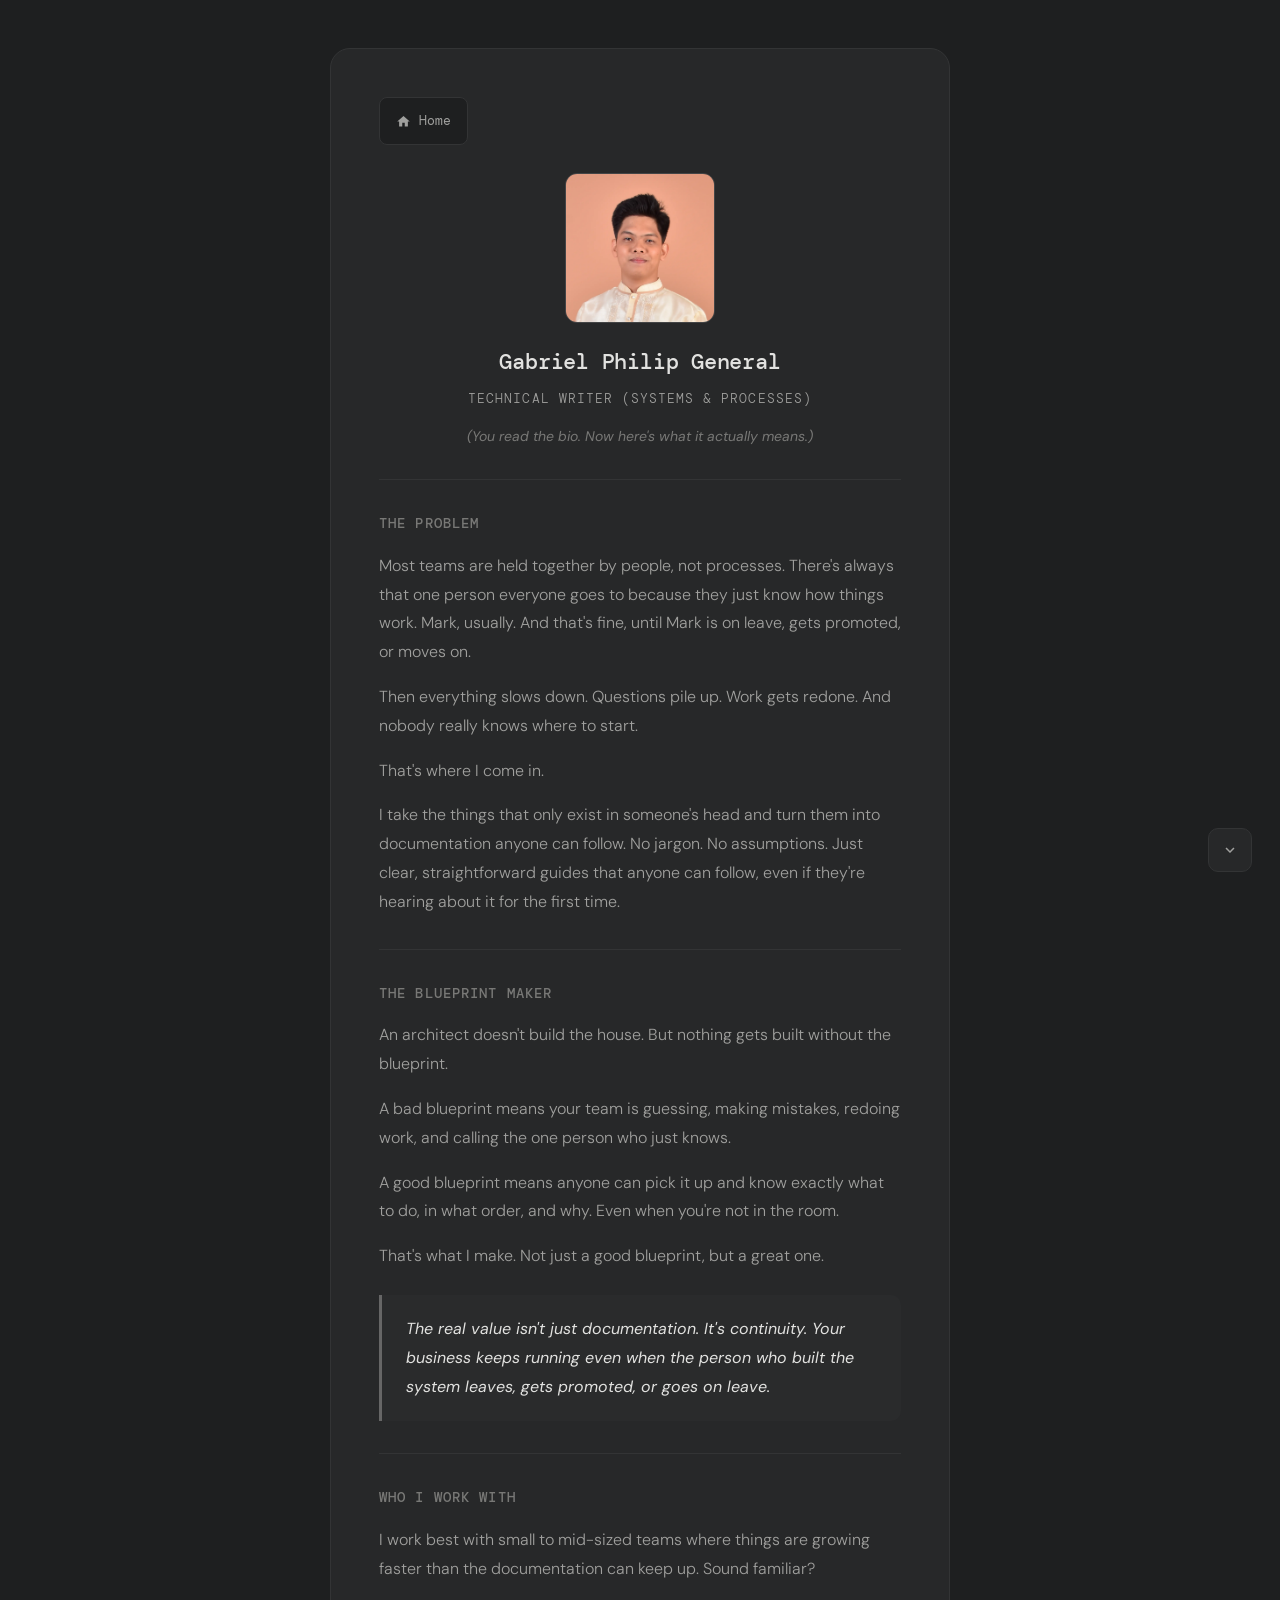
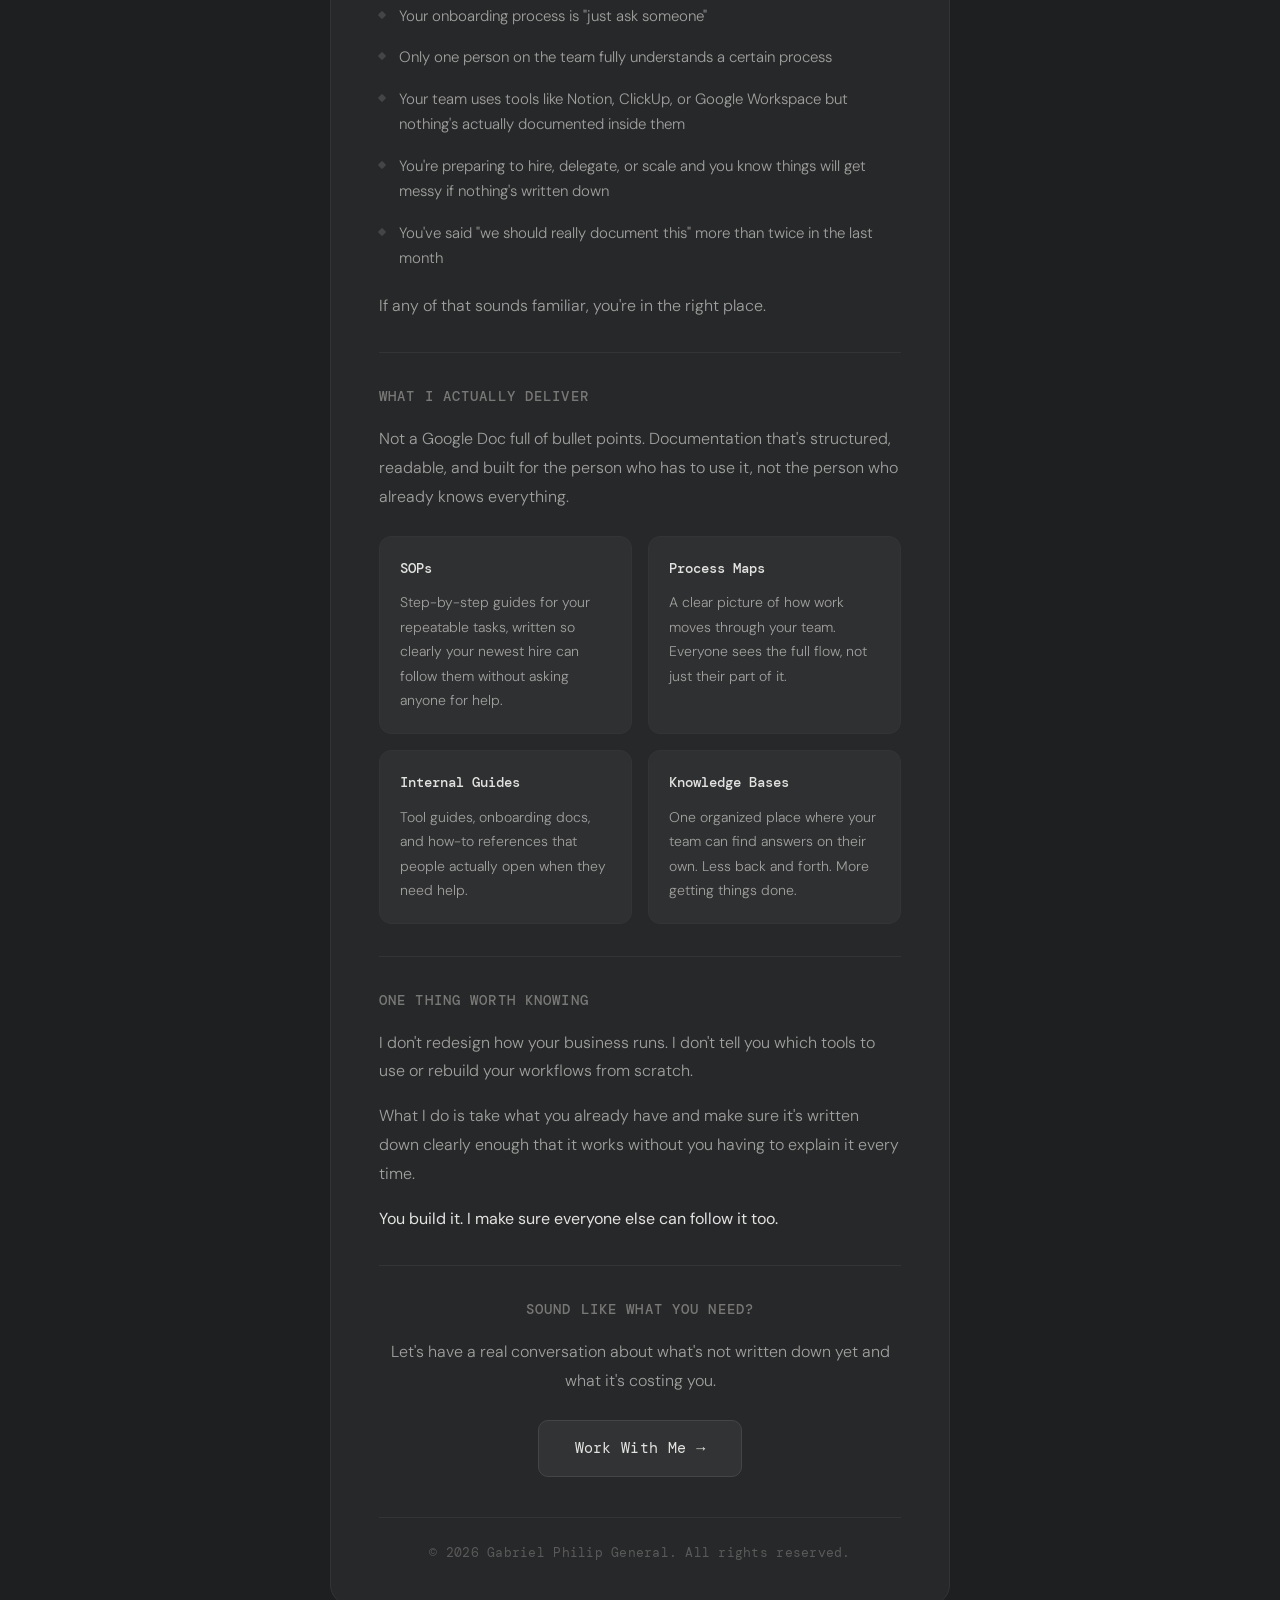
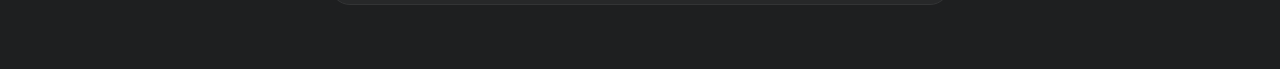
==== what-i-do.html @ d923330f "Changed to a clearer job title" ====
<!doctype html>
<html lang="en">
  <head>
    <meta charset="UTF-8" />
    <meta name="viewport" content="width=device-width, initial-scale=1.0" />
    <title>What I Do — Gab Webfolio</title>

    <!-- This is for the Favicon to work as intended. See below what a favicon is. -->

    <link rel="apple-touch-icon" sizes="180x180" href="/apple-touch-icon.png" />
    <link rel="icon" type="image/png" sizes="32x32" href="/favicon-32x32.png" />
    <link rel="icon" type="image/png" sizes="16x16" href="/favicon-16x16.png" />
    <link rel="manifest" href="/site.webmanifest" />

    <link
      rel="icon"
      type="image/png"
      href="favicon_blue-book/favicon-32x32.png"
    />
    <!-- PERFORMANCE: preconnect opens a connection to Google's font servers early.
       crossorigin is required on the second link — fonts load from a different
       subdomain and the browser needs this hint to handle it correctly.
       display=swap on the font URL means text shows immediately in a fallback
       font while the custom font loads — no invisible text flash. -->
    <link rel="preconnect" href="https://fonts.googleapis.com" />
    <link rel="preconnect" href="https://fonts.gstatic.com" crossorigin />
    <link
      href="https://fonts.googleapis.com/css2?family=DM+Mono:wght@300;400;500&family=DM+Sans:wght@300;400;500&display=swap"
      rel="stylesheet"
    />
    <link rel="stylesheet" href="what-i-do.css" />
  </head>

  <body>
    <!-- SCROLL BUTTON: one button, fixed to the bottom-right corner.
       Scrolls to the bottom when at the top, back to top when at the bottom.
       JavaScript in what-i-do.js handles the toggle — three lines total. -->
    <button class="scroll-btn" id="scrollBtn" aria-label="Scroll to bottom">
      <svg
        viewBox="0 0 24 24"
        xmlns="http://www.w3.org/2000/svg"
        aria-hidden="true"
      >
        <path d="M7.41 8.59L12 13.17l4.59-4.58L18 10l-6 6-6-6z" />
      </svg>
    </button>

    <main class="page">
      <article class="card">
        <!-- HOME BUTTON: inside the card, first thing visible.
           min-height: 44px is enforced in CSS for touch targets. -->
        <a href="index.html" class="home-btn" aria-label="Back to home">
          <svg
            viewBox="0 0 24 24"
            xmlns="http://www.w3.org/2000/svg"
            aria-hidden="true"
          >
            <path d="M10 20v-6h4v6h5v-8h3L12 3 2 12h3v8z" />
          </svg>
          <span>Home</span>
        </a>

        <!-- PROFILE HEADER: centered, mirrors the homepage layout -->
        <header class="profile-header">
          <div class="avatar-wrap">
            <img
              class="avatar"
              src="images/general-headshot.webp"
              alt="Gabriel Philip General"
            />
          </div>

          <p class="name">Gabriel Philip General</p>
          <p class="role">Technical Writer (Systems & Processes)</p>

          <!-- Cheeky nudge: acknowledges they came from the homepage
             and signals they're about to get the full picture. -->
          <p class="homepage-nudge">
            (You read the bio. Now here's what it actually means.)
          </p>
        </header>

        <hr class="divider" />

        <!-- ── SECTION 1: OPENING ── -->
        <section class="section" aria-labelledby="section-opening">
          <h2 class="section-label" id="section-opening">The problem</h2>

          <!-- The "Mark" story: opens with a scenario the prospect
             immediately recognizes. Specificity builds trust faster
             than any generic claim about your services. -->
          <p class="body-text">
            Most teams are held together by people, not processes. There's
            always that one person everyone goes to because they just know how
            things work. Mark, usually. And that's fine, until Mark is on leave,
            gets promoted, or moves on.
          </p>
          <p class="body-text">
            Then everything slows down. Questions pile up. Work gets redone. And
            nobody really knows where to start.
          </p>
          <p class="body-text">That's where I come in.</p>
          <p class="body-text">
            I take the things that only exist in someone's head and turn them
            into documentation anyone can follow. No jargon. No assumptions.
            Just clear, straightforward guides that anyone can follow, even if
            they're hearing about it for the first time.
          </p>
        </section>

        <hr class="divider" />

        <!-- ── SECTION 2: THE BLUEPRINT ANALOGY ── -->
        <section class="section" aria-labelledby="section-blueprint">
          <h2 class="section-label" id="section-blueprint">
            The blueprint maker
          </h2>
          <p class="body-text">
            An architect doesn't build the house. But nothing gets built without
            the blueprint.
          </p>
          <p class="body-text">
            A bad blueprint means your team is guessing, making mistakes,
            redoing work, and calling the one person who just knows.
          </p>
          <p class="body-text">
            A good blueprint means anyone can pick it up and know exactly what
            to do, in what order, and why. Even when you're not in the room.
          </p>
          <p class="body-text">
            That's what I make. Not just a good blueprint, but a great one.
          </p>

          <!-- CALLOUT: the most important idea on the page.
             Visually distinct to stop the reader mid-scroll. -->
          <blockquote class="callout">
            The real value isn't just documentation. It's continuity. Your
            business keeps running even when the person who built the system
            leaves, gets promoted, or goes on leave.
          </blockquote>
        </section>

        <hr class="divider" />

        <!-- ── SECTION 3: WHO I WORK WITH ── -->
        <section class="section" aria-labelledby="section-who">
          <h2 class="section-label" id="section-who">Who I work with</h2>
          <p class="body-text">
            I work best with small to mid-sized teams where things are growing
            faster than the documentation can keep up. Sound familiar?
          </p>

          <!-- SIGNAL LIST: lets prospects self-qualify as they read.
             Each item is a real symptom they've likely experienced.
             aria-hidden on the decorative dot keeps screen readers clean. -->
          <ul class="signal-list" role="list">
            <li class="signal-item">
              <span class="signal-dot" aria-hidden="true"></span>
              Your onboarding process is "just ask someone"
            </li>
            <li class="signal-item">
              <span class="signal-dot" aria-hidden="true"></span>
              Only one person on the team fully understands a certain process
            </li>
            <li class="signal-item">
              <span class="signal-dot" aria-hidden="true"></span>
              Your team uses tools like Notion, ClickUp, or Google Workspace but
              nothing's actually documented inside them
            </li>
            <li class="signal-item">
              <span class="signal-dot" aria-hidden="true"></span>
              You're preparing to hire, delegate, or scale and you know things
              will get messy if nothing's written down
            </li>
            <li class="signal-item">
              <span class="signal-dot" aria-hidden="true"></span>
              You've said "we should really document this" more than twice in
              the last month
            </li>
          </ul>

          <!-- Closing line: reassures without being pushy. -->
          <p class="body-text closing-signal">
            If any of that sounds familiar, you're in the right place.
          </p>
        </section>

        <hr class="divider" />

        <!-- ── SECTION 4: WHAT I ACTUALLY DELIVER ── -->
        <section class="section" aria-labelledby="section-deliver">
          <h2 class="section-label" id="section-deliver">
            What I actually deliver
          </h2>
          <p class="body-text">
            Not a Google Doc full of bullet points. Documentation that's
            structured, readable, and built for the person who has to use it,
            not the person who already knows everything.
          </p>

          <!-- DELIVERABLES GRID: two columns on desktop, one on mobile.
             Each card is a scannable, self-contained service description. -->
          <div class="deliverables-grid">
            <div class="deliverable-card">
              <p class="deliverable-title">SOPs</p>
              <p class="deliverable-desc">
                Step-by-step guides for your repeatable tasks, written so
                clearly your newest hire can follow them without asking anyone
                for help.
              </p>
            </div>

            <div class="deliverable-card">
              <p class="deliverable-title">Process Maps</p>
              <p class="deliverable-desc">
                A clear picture of how work moves through your team. Everyone
                sees the full flow, not just their part of it.
              </p>
            </div>

            <div class="deliverable-card">
              <p class="deliverable-title">Internal Guides</p>
              <p class="deliverable-desc">
                Tool guides, onboarding docs, and how-to references that people
                actually open when they need help.
              </p>
            </div>

            <div class="deliverable-card">
              <p class="deliverable-title">Knowledge Bases</p>
              <p class="deliverable-desc">
                One organized place where your team can find answers on their
                own. Less back and forth. More getting things done.
              </p>
            </div>
          </div>
        </section>

        <hr class="divider" />

        <!-- ── SECTION 5: ONE THING WORTH KNOWING ── -->
        <section class="section" aria-labelledby="section-worth-knowing">
          <h2 class="section-label" id="section-worth-knowing">
            One thing worth knowing
          </h2>
          <p class="body-text">
            I don't redesign how your business runs. I don't tell you which
            tools to use or rebuild your workflows from scratch.
          </p>
          <p class="body-text">
            What I do is take what you already have and make sure it's written
            down clearly enough that it works without you having to explain it
            every time.
          </p>

          <!-- Short punchy closer: natural bridge into the CTA below. -->
          <p class="body-text closing-emphasis">
            You build it. I make sure everyone else can follow it too.
          </p>
        </section>

        <hr class="divider" />

        <!-- ── CTA ── -->
        <section class="section cta-section" aria-labelledby="section-cta">
          <h2 class="section-label" id="section-cta">
            Sound like what you need?
          </h2>
          <p class="body-text">
            Let's have a real conversation about what's not written down yet and
            what it's costing you.
          </p>

          <!-- Replace "#" with your actual Tally form link when ready -->
          <a href="https://tally.so/r/RGZG2K" class="cta-btn">
            Work With Me
            <span aria-hidden="true">→</span>
          </a>
        </section>

        <!-- FOOTER -->
        <footer>
          <p class="footer">
            © 2026 Gabriel Philip General. All rights reserved.
          </p>
        </footer>
      </article>
    </main>
    <script src="what-i-do.js"></script>
  </body>
</html>
---- what-i-do.css ----
.home-btn,
.name {
  font-family: "DM Mono", monospace;
}
.cta-btn,
.home-btn {
  text-decoration: none;
}
.cta-section,
.profile-header,
footer {
  text-align: center;
}
:root {
  --bg: #1e1f20;
  --surface: #272829;
  --surface-2: #2f3031;
  --border: #333435;
  --border-mid: #444546;
  --text-1: #e2e2e0;
  --text-2: #a0a09e;
  --text-3: #787876;
  --text-4: #5a5a5a;
  --link-idle: #b0b0ae;
  --link-hover: #e2e2e0;
  --callout-bg: #2a2b2c;
  --callout-border: #666;
}
.home-btn,
.scroll-btn {
  border: 1px solid var(--border);
  color: var(--text-2);
  transition:
    border-color 0.18s,
    color 0.18s;
}
*,
::after,
::before {
  box-sizing: border-box;
  margin: 0;
  padding: 0;
}
body,
html {
  min-height: 100%;
  background-color: var(--bg);
  color: var(--text-1);
  font-family: "DM Sans", system-ui, sans-serif;
  font-size: 17px;
  line-height: 1.7;
  -webkit-font-smoothing: antialiased;
}
.home-btn {
  display: inline-flex;
  align-items: center;
  gap: 8px;
  padding: 12px 16px;
  min-height: 44px;
  margin-bottom: 28px;
  background: var(--bg);
  border-radius: 8px;
  font-size: 13px;
}
.card,
.scroll-btn {
  background: var(--surface);
}
.home-btn:hover,
.scroll-btn:hover {
  border-color: var(--border-mid);
  color: var(--text-1);
}
.home-btn svg {
  width: 15px;
  height: 15px;
  fill: currentColor;
  flex-shrink: 0;
}
.scroll-btn {
  position: fixed;
  bottom: 28px;
  right: 28px;
  display: flex;
  align-items: center;
  justify-content: center;
  width: 44px;
  height: 44px;
  border-radius: 10px;
  cursor: pointer;
  z-index: 100;
}
.scroll-btn svg {
  width: 18px;
  height: 18px;
  fill: currentColor;
}
.scroll-btn:focus-visible {
  outline: 2px solid var(--text-2);
  outline-offset: 3px;
  color: var(--text-1);
}
.page {
  min-height: 100vh;
  display: flex;
  justify-content: center;
  padding: 48px 24px 64px;
}
.card {
  width: 100%;
  max-width: 620px;
  border: 1px solid var(--border);
  border-radius: 20px;
  padding: 48px 48px 40px;
  height: fit-content;
}
.profile-header {
  margin-bottom: 32px;
}
.avatar-wrap {
  margin-bottom: 20px;
}
.avatar {
  width: 150px;
  height: 150px;
  border-radius: 12px;
  object-fit: cover;
  object-position: top;
  border: 1px solid var(--border-mid);
  display: block;
  margin: 0 auto;
  background: var(--border);
}
.name {
  font-size: 22px;
  font-weight: 500;
  color: var(--text-1);
  letter-spacing: -0.01em;
  margin-bottom: 8px;
}
.role,
.section-label {
  font-family: "DM Mono", monospace;
  letter-spacing: 0.08em;
  text-transform: uppercase;
}
.role {
  font-size: 13px;
  font-weight: 300;
  color: var(--text-2);
  margin-bottom: 14px;
}
.homepage-nudge,
.section-label {
  font-size: 14px;
  color: var(--text-3);
}
.homepage-nudge {
  font-style: italic;
  line-height: 1.6;
}
.divider {
  border: none;
  border-top: 1px solid var(--border);
  margin: 32px 0;
}
.section {
  margin-bottom: 8px;
}
.section-label {
  font-weight: 500;
  margin-bottom: 16px;
}
.body-text,
.callout {
  font-size: 16px;
  line-height: 1.8;
}
.cta-btn,
.footer {
  font-family: "DM Mono", monospace;
  letter-spacing: 0.02em;
}
.body-text {
  font-weight: 300;
  color: var(--text-2);
  margin-bottom: 16px;
}
.body-text:last-of-type {
  margin-bottom: 0;
}
.closing-signal {
  margin-top: 20px;
  color: var(--text-2);
}
.callout,
.closing-emphasis {
  font-weight: 400;
  color: var(--text-1);
}
.callout {
  border-left: 3px solid var(--callout-border);
  background: var(--callout-bg);
  border-radius: 0 10px 10px 0;
  padding: 20px 24px;
  margin-top: 24px;
  font-style: italic;
}
.signal-list {
  list-style: none;
  margin-top: 20px;
  display: flex;
  flex-direction: column;
  gap: 16px;
}
.signal-item {
  display: flex;
  align-items: flex-start;
  gap: 14px;
  font-size: 15px;
  font-weight: 300;
  color: var(--text-2);
  line-height: 1.7;
}
.signal-dot {
  width: 6px;
  height: 6px;
  background: var(--border-mid);
  border-radius: 1px;
  transform: rotate(45deg);
  flex-shrink: 0;
  margin-top: 8px;
}
.deliverables-grid {
  display: grid;
  grid-template-columns: repeat(auto-fit, minmax(220px, 1fr));
  gap: 16px;
  margin-top: 24px;
}
.deliverable-card {
  background: var(--surface-2);
  border: 1px solid var(--border);
  border-radius: 12px;
  padding: 20px;
  transition: border-color 0.18s;
}
.deliverable-card:hover {
  border-color: var(--border-mid);
}
.deliverable-title {
  font-family: "DM Mono", monospace;
  font-size: 14px;
  font-weight: 500;
  color: var(--text-1);
  margin-bottom: 10px;
}
.deliverable-desc {
  font-size: 14px;
  font-weight: 300;
  color: var(--text-2);
  line-height: 1.75;
}
.cta-btn {
  display: inline-flex;
  align-items: center;
  justify-content: center;
  gap: 10px;
  margin-top: 24px;
  padding: 15px 36px;
  min-height: 44px;
  border: 1px solid var(--border-mid);
  border-radius: 10px;
  background: rgba(255, 255, 255, 0.05);
  color: var(--text-1);
  font-size: 15px;
  font-weight: 400;
  transition:
    border-color 0.18s,
    color 0.18s,
    background 0.18s;
}
.cta-btn:hover {
  border-color: var(--text-2);
  color: var(--link-hover);
  background: rgba(255, 255, 255, 0.09);
}
footer {
  margin-top: 40px;
  padding-top: 24px;
  border-top: 1px solid var(--border);
}
.footer {
  font-size: 13px;
  color: var(--text-4);
}
.cta-btn:focus-visible,
.home-btn:focus-visible {
  outline: 2px solid var(--text-2);
  outline-offset: 3px;
  border-color: var(--border-mid);
  color: var(--text-1);
}
.deliverable-card:focus-visible {
  outline: 2px solid var(--text-2);
  outline-offset: 3px;
  border-color: var(--border-mid);
}
@media (max-width: 540px) {
  .page {
    padding: 24px 16px 48px;
  }
  .card {
    padding: 28px 20px 32px;
    border-radius: 16px;
  }
  .name {
    font-size: 20px;
  }
  .section-label {
    font-size: 13px;
  }
  .body-text,
  .callout {
    font-size: 15px;
  }
  .deliverables-grid {
    grid-template-columns: 1fr;
  }
  .callout {
    padding: 16px 18px;
  }
  .cta-btn {
    width: 100%;
    justify-content: center;
  }
}
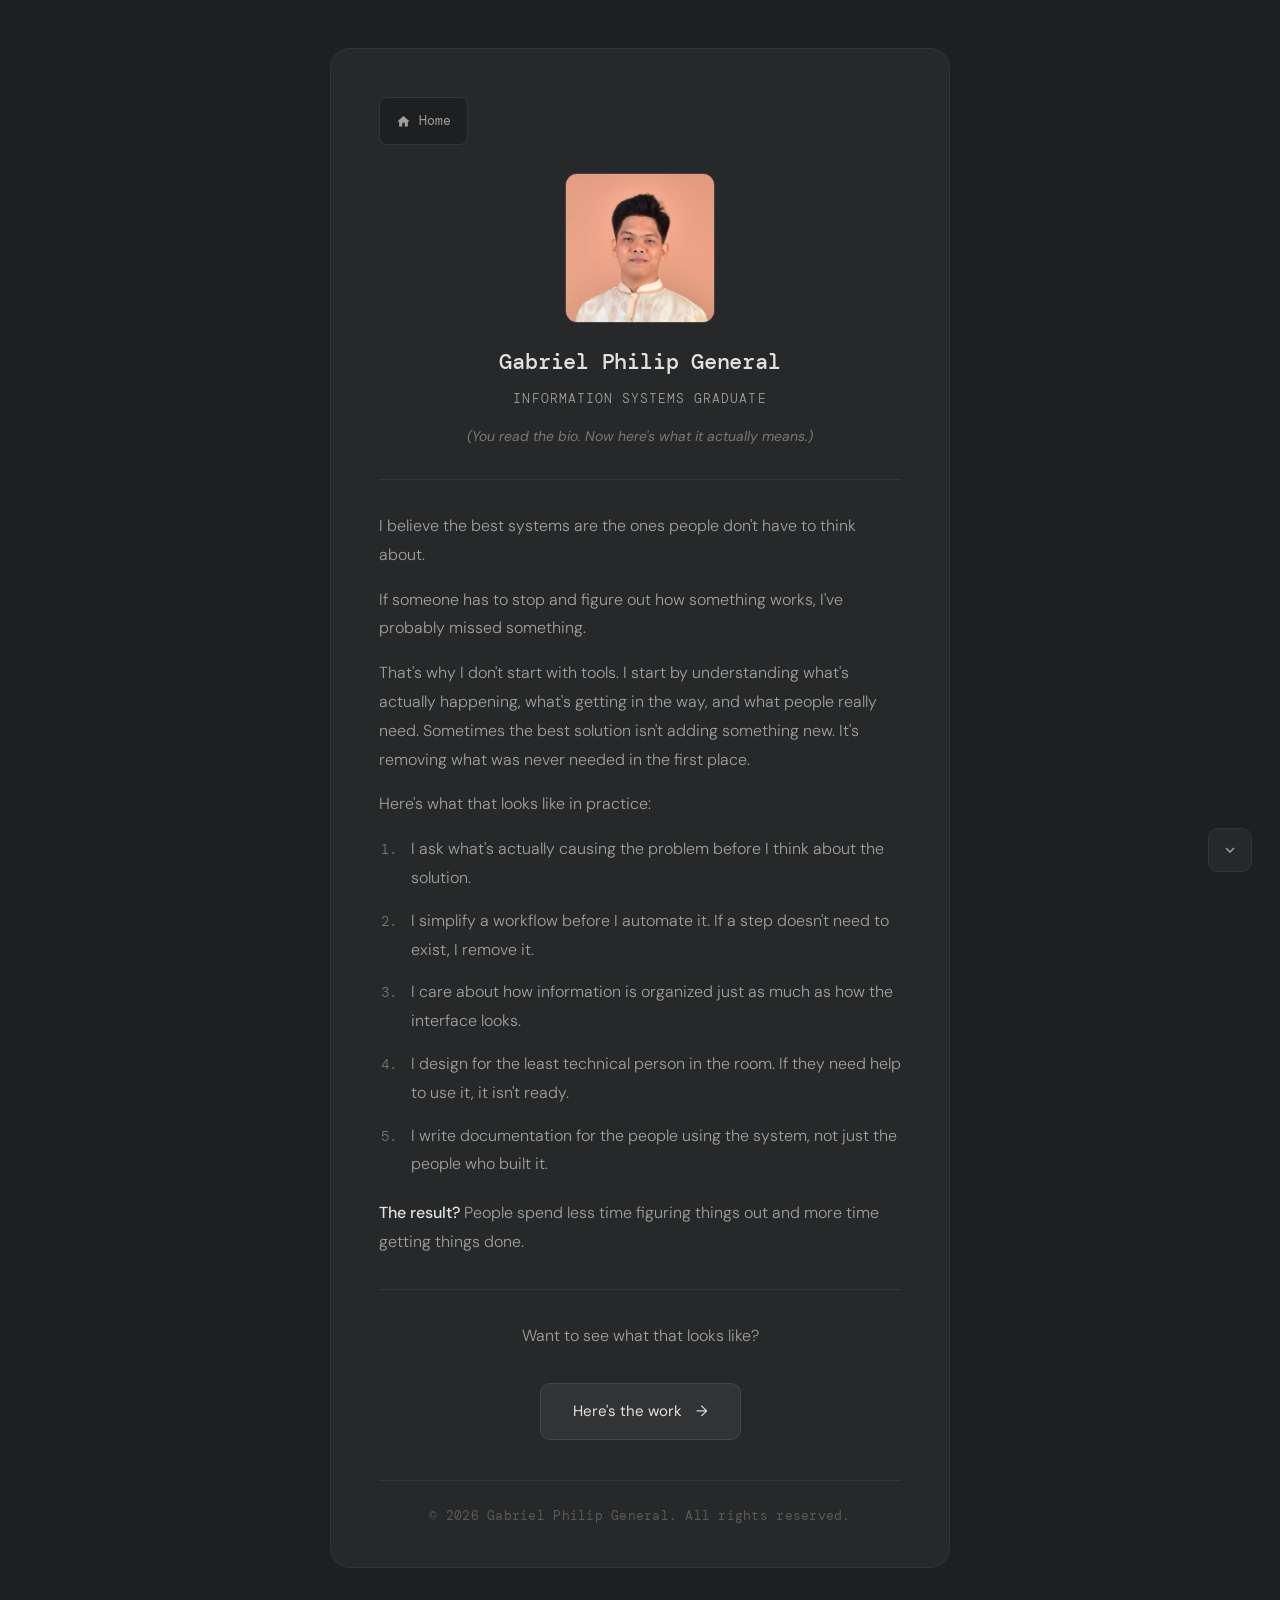
==== commit 4a9e8ded: "Add files via upload" ====
--- a/what-i-do.html
+++ b/what-i-do.html
@@ -5,23 +5,27 @@
     <meta name="viewport" content="width=device-width, initial-scale=1.0" />
     <title>What I Do — Gab Webfolio</title>
 
-    <!-- This is for the Favicon to work as intended. See below what a favicon is. -->
-
-    <link rel="apple-touch-icon" sizes="180x180" href="/apple-touch-icon.png" />
-    <link rel="icon" type="image/png" sizes="32x32" href="/favicon-32x32.png" />
-    <link rel="icon" type="image/png" sizes="16x16" href="/favicon-16x16.png" />
-    <link rel="manifest" href="/site.webmanifest" />
-
+    <link
+      rel="apple-touch-icon"
+      sizes="180x180"
+      href="favicon_node/apple-touch-icon.png"
+    />
     <link
       rel="icon"
       type="image/png"
-      href="favicon_blue-book/favicon-32x32.png"
+      sizes="32x32"
+      href="favicon_node/favicon-32x32.png"
     />
-    <!-- PERFORMANCE: preconnect opens a connection to Google's font servers early.
-       crossorigin is required on the second link — fonts load from a different
-       subdomain and the browser needs this hint to handle it correctly.
-       display=swap on the font URL means text shows immediately in a fallback
-       font while the custom font loads — no invisible text flash. -->
+    <link
+      rel="icon"
+      type="image/png"
+      sizes="16x16"
+      href="favicon_node/favicon-16x16.png"
+    />
+    <link rel="manifest" href="favicon_node/site.webmanifest" />
+
+    <!-- Same preconnect + display=swap pattern as the original: text renders
+       in a fallback font immediately, custom font swaps in when ready. -->
     <link rel="preconnect" href="https://fonts.googleapis.com" />
     <link rel="preconnect" href="https://fonts.gstatic.com" crossorigin />
     <link
@@ -32,9 +36,6 @@
   </head>
 
   <body>
-    <!-- SCROLL BUTTON: one button, fixed to the bottom-right corner.
-       Scrolls to the bottom when at the top, back to top when at the bottom.
-       JavaScript in what-i-do.js handles the toggle — three lines total. -->
     <button class="scroll-btn" id="scrollBtn" aria-label="Scroll to bottom">
       <svg
         viewBox="0 0 24 24"
@@ -47,8 +48,6 @@
 
     <main class="page">
       <article class="card">
-        <!-- HOME BUTTON: inside the card, first thing visible.
-           min-height: 44px is enforced in CSS for touch targets. -->
         <a href="index.html" class="home-btn" aria-label="Back to home">
           <svg
             viewBox="0 0 24 24"
@@ -60,7 +59,6 @@
           <span>Home</span>
         </a>
 
-        <!-- PROFILE HEADER: centered, mirrors the homepage layout -->
         <header class="profile-header">
           <div class="avatar-wrap">
             <img
@@ -71,10 +69,8 @@
           </div>
 
           <p class="name">Gabriel Philip General</p>
-          <p class="role">Technical Writer (Systems & Processes)</p>
+          <p class="role">Information Systems Graduate</p>
 
-          <!-- Cheeky nudge: acknowledges they came from the homepage
-             and signals they're about to get the full picture. -->
           <p class="homepage-nudge">
             (You read the bio. Now here's what it actually means.)
           </p>
@@ -82,203 +78,69 @@
 
         <hr class="divider" />
 
-        <!-- ── SECTION 1: OPENING ── -->
-        <section class="section" aria-labelledby="section-opening">
-          <h2 class="section-label" id="section-opening">The problem</h2>
+        <!-- ── THE BELIEF ── -->
+        <!-- One section, three sentences carrying the whole page: the belief,
+           what it means in practice, what changes because of it. Nothing
+           else competes for attention here — Work is where evidence lives. -->
+        <section class="section" aria-labelledby="section-belief">
+          <h2 class="visually-hidden" id="section-belief">What I do</h2>
 
-          <!-- The "Mark" story: opens with a scenario the prospect
-             immediately recognizes. Specificity builds trust faster
-             than any generic claim about your services. -->
-          <p class="body-text">
-            Most teams are held together by people, not processes. There's
-            always that one person everyone goes to because they just know how
-            things work. Mark, usually. And that's fine, until Mark is on leave,
-            gets promoted, or moves on.
+          <p class="body-text lead-text">
+            I believe the best systems are the ones people don't have to
+            think about.
           </p>
           <p class="body-text">
-            Then everything slows down. Questions pile up. Work gets redone. And
-            nobody really knows where to start.
+            If someone has to stop and figure out how something works, I've probably missed something.
           </p>
-          <p class="body-text">That's where I come in.</p>
           <p class="body-text">
-            I take the things that only exist in someone's head and turn them
-            into documentation anyone can follow. No jargon. No assumptions.
-            Just clear, straightforward guides that anyone can follow, even if
-            they're hearing about it for the first time.
+            That's why I don't start with tools. I start by understanding what's actually happening, what's getting in the way, and what people really need. Sometimes the best solution isn't adding something new. It's removing what was never needed in the first place.
+          </p>
+          <p class="body-text">Here's what that looks like in practice:</p>
+
+          <ol class="practice-list">
+            <li class="practice-item">
+              I ask what's actually causing the problem before I think about the solution.
+            </li>
+            <li class="practice-item">
+              I simplify a workflow before I automate it. If a step doesn't need to exist, I remove it.
+            </li>
+            <li class="practice-item">
+              I care about how information is organized just as much as how the interface looks.
+            </li>
+            <li class="practice-item">
+              I design for the least technical person in the room. If they need help to use it, it isn't ready.
+            </li>
+            <li class="practice-item">
+              I write documentation for the people using the system, not just the people who built it.
+            </li>
+          </ol>
+
+          <p class="body-text">
+            <strong class="emphasis">The result?</strong> People spend less time figuring things out and more time getting things done.
           </p>
         </section>
 
         <hr class="divider" />
 
-        <!-- ── SECTION 2: THE BLUEPRINT ANALOGY ── -->
-        <section class="section" aria-labelledby="section-blueprint">
-          <h2 class="section-label" id="section-blueprint">
-            The blueprint maker
-          </h2>
-          <p class="body-text">
-            An architect doesn't build the house. But nothing gets built without
-            the blueprint.
+        <!-- ── SOFT CTA ── -->
+        <!-- Points forward, not toward contact. This page's only job is to
+           earn "I like how this person thinks" — the direct ask belongs on
+           Get In Touch, after Work has done the proving. -->
+        <section class="section cta-section" aria-label="Continue to work">
+          <p class="body-text cta-lead">
+            Want to see what that looks like?
           </p>
-          <p class="body-text">
-            A bad blueprint means your team is guessing, making mistakes,
-            redoing work, and calling the one person who just knows.
-          </p>
-          <p class="body-text">
-            A good blueprint means anyone can pick it up and know exactly what
-            to do, in what order, and why. Even when you're not in the room.
-          </p>
-          <p class="body-text">
-            That's what I make. Not just a good blueprint, but a great one.
-          </p>
-
-          <!-- CALLOUT: the most important idea on the page.
-             Visually distinct to stop the reader mid-scroll. -->
-          <blockquote class="callout">
-            The real value isn't just documentation. It's continuity. Your
-            business keeps running even when the person who built the system
-            leaves, gets promoted, or goes on leave.
-          </blockquote>
-        </section>
-
-        <hr class="divider" />
-
-        <!-- ── SECTION 3: WHO I WORK WITH ── -->
-        <section class="section" aria-labelledby="section-who">
-          <h2 class="section-label" id="section-who">Who I work with</h2>
-          <p class="body-text">
-            I work best with small to mid-sized teams where things are growing
-            faster than the documentation can keep up. Sound familiar?
-          </p>
-
-          <!-- SIGNAL LIST: lets prospects self-qualify as they read.
-             Each item is a real symptom they've likely experienced.
-             aria-hidden on the decorative dot keeps screen readers clean. -->
-          <ul class="signal-list" role="list">
-            <li class="signal-item">
-              <span class="signal-dot" aria-hidden="true"></span>
-              Your onboarding process is "just ask someone"
-            </li>
-            <li class="signal-item">
-              <span class="signal-dot" aria-hidden="true"></span>
-              Only one person on the team fully understands a certain process
-            </li>
-            <li class="signal-item">
-              <span class="signal-dot" aria-hidden="true"></span>
-              Your team uses tools like Notion, ClickUp, or Google Workspace but
-              nothing's actually documented inside them
-            </li>
-            <li class="signal-item">
-              <span class="signal-dot" aria-hidden="true"></span>
-              You're preparing to hire, delegate, or scale and you know things
-              will get messy if nothing's written down
-            </li>
-            <li class="signal-item">
-              <span class="signal-dot" aria-hidden="true"></span>
-              You've said "we should really document this" more than twice in
-              the last month
-            </li>
-          </ul>
-
-          <!-- Closing line: reassures without being pushy. -->
-          <p class="body-text closing-signal">
-            If any of that sounds familiar, you're in the right place.
-          </p>
-        </section>
-
-        <hr class="divider" />
-
-        <!-- ── SECTION 4: WHAT I ACTUALLY DELIVER ── -->
-        <section class="section" aria-labelledby="section-deliver">
-          <h2 class="section-label" id="section-deliver">
-            What I actually deliver
-          </h2>
-          <p class="body-text">
-            Not a Google Doc full of bullet points. Documentation that's
-            structured, readable, and built for the person who has to use it,
-            not the person who already knows everything.
-          </p>
-
-          <!-- DELIVERABLES GRID: two columns on desktop, one on mobile.
-             Each card is a scannable, self-contained service description. -->
-          <div class="deliverables-grid">
-            <div class="deliverable-card">
-              <p class="deliverable-title">SOPs</p>
-              <p class="deliverable-desc">
-                Step-by-step guides for your repeatable tasks, written so
-                clearly your newest hire can follow them without asking anyone
-                for help.
-              </p>
-            </div>
-
-            <div class="deliverable-card">
-              <p class="deliverable-title">Process Maps</p>
-              <p class="deliverable-desc">
-                A clear picture of how work moves through your team. Everyone
-                sees the full flow, not just their part of it.
-              </p>
-            </div>
-
-            <div class="deliverable-card">
-              <p class="deliverable-title">Internal Guides</p>
-              <p class="deliverable-desc">
-                Tool guides, onboarding docs, and how-to references that people
-                actually open when they need help.
-              </p>
-            </div>
-
-            <div class="deliverable-card">
-              <p class="deliverable-title">Knowledge Bases</p>
-              <p class="deliverable-desc">
-                One organized place where your team can find answers on their
-                own. Less back and forth. More getting things done.
-              </p>
-            </div>
-          </div>
-        </section>
-
-        <hr class="divider" />
-
-        <!-- ── SECTION 5: ONE THING WORTH KNOWING ── -->
-        <section class="section" aria-labelledby="section-worth-knowing">
-          <h2 class="section-label" id="section-worth-knowing">
-            One thing worth knowing
-          </h2>
-          <p class="body-text">
-            I don't redesign how your business runs. I don't tell you which
-            tools to use or rebuild your workflows from scratch.
-          </p>
-          <p class="body-text">
-            What I do is take what you already have and make sure it's written
-            down clearly enough that it works without you having to explain it
-            every time.
-          </p>
-
-          <!-- Short punchy closer: natural bridge into the CTA below. -->
-          <p class="body-text closing-emphasis">
-            You build it. I make sure everyone else can follow it too.
-          </p>
-        </section>
-
-        <hr class="divider" />
-
-        <!-- ── CTA ── -->
-        <section class="section cta-section" aria-labelledby="section-cta">
-          <h2 class="section-label" id="section-cta">
-            Sound like what you need?
-          </h2>
-          <p class="body-text">
-            Let's have a real conversation about what's not written down yet and
-            what it's costing you.
-          </p>
-
-          <!-- Replace "#" with your actual Tally form link when ready -->
-          <a href="https://tally.so/r/RGZG2K" class="cta-btn">
-            Work With Me
-            <span aria-hidden="true">→</span>
+          <a
+            href="https://www.notion.so/gabgeneral/Inside-the-Process-34de05f6a1698034b65dfde21565fe50?source=copy_link"
+            class="next-cta"
+            target="_blank"
+            rel="noopener noreferrer"
+          >
+            Here's the work
+            <span class="arrow" aria-hidden="true">→</span>
           </a>
         </section>
 
-        <!-- FOOTER -->
         <footer>
           <p class="footer">
             © 2026 Gabriel Philip General. All rights reserved.
--- a/what-i-do.css
+++ b/what-i-do.css
@@ -1,39 +1,14 @@
-.home-btn,
-.name {
-  font-family: "DM Mono", monospace;
-}
-.cta-btn,
-.home-btn {
-  text-decoration: none;
-}
-.cta-section,
-.profile-header,
-footer {
-  text-align: center;
-}
 :root {
   --bg: #1e1f20;
   --surface: #272829;
-  --surface-2: #2f3031;
   --border: #333435;
   --border-mid: #444546;
   --text-1: #e2e2e0;
   --text-2: #a0a09e;
   --text-3: #787876;
   --text-4: #5a5a5a;
-  --link-idle: #b0b0ae;
-  --link-hover: #e2e2e0;
-  --callout-bg: #2a2b2c;
-  --callout-border: #666;
-}
-.home-btn,
-.scroll-btn {
-  border: 1px solid var(--border);
-  color: var(--text-2);
-  transition:
-    border-color 0.18s,
-    color 0.18s;
-}
+}
+
 *,
 ::after,
 ::before {
@@ -41,6 +16,7 @@
   margin: 0;
   padding: 0;
 }
+
 body,
 html {
   min-height: 100%;
@@ -51,6 +27,36 @@
   line-height: 1.7;
   -webkit-font-smoothing: antialiased;
 }
+
+.visually-hidden {
+  position: absolute;
+  width: 1px;
+  height: 1px;
+  padding: 0;
+  margin: -1px;
+  overflow: hidden;
+  clip: rect(0, 0, 0, 0);
+  white-space: nowrap;
+  border: 0;
+}
+
+.page {
+  min-height: 100vh;
+  display: flex;
+  justify-content: center;
+  padding: 48px 24px 64px;
+}
+
+.card {
+  width: 100%;
+  max-width: 620px;
+  background: var(--surface);
+  border: 1px solid var(--border);
+  border-radius: 20px;
+  padding: 48px 48px 40px;
+  height: fit-content;
+}
+
 .home-btn {
   display: inline-flex;
   align-items: center;
@@ -59,67 +65,38 @@
   min-height: 44px;
   margin-bottom: 28px;
   background: var(--bg);
+  border: 1px solid var(--border);
   border-radius: 8px;
+  color: var(--text-2);
+  font-family: "DM Mono", monospace;
   font-size: 13px;
-}
-.card,
-.scroll-btn {
-  background: var(--surface);
-}
-.home-btn:hover,
-.scroll-btn:hover {
+  text-decoration: none;
+  transition:
+    border-color 0.18s,
+    color 0.18s;
+}
+
+.home-btn:hover {
   border-color: var(--border-mid);
   color: var(--text-1);
 }
+
 .home-btn svg {
   width: 15px;
   height: 15px;
   fill: currentColor;
   flex-shrink: 0;
 }
-.scroll-btn {
-  position: fixed;
-  bottom: 28px;
-  right: 28px;
-  display: flex;
-  align-items: center;
-  justify-content: center;
-  width: 44px;
-  height: 44px;
-  border-radius: 10px;
-  cursor: pointer;
-  z-index: 100;
-}
-.scroll-btn svg {
-  width: 18px;
-  height: 18px;
-  fill: currentColor;
-}
-.scroll-btn:focus-visible {
-  outline: 2px solid var(--text-2);
-  outline-offset: 3px;
-  color: var(--text-1);
-}
-.page {
-  min-height: 100vh;
-  display: flex;
-  justify-content: center;
-  padding: 48px 24px 64px;
-}
-.card {
-  width: 100%;
-  max-width: 620px;
-  border: 1px solid var(--border);
-  border-radius: 20px;
-  padding: 48px 48px 40px;
-  height: fit-content;
-}
+
 .profile-header {
+  text-align: center;
   margin-bottom: 32px;
 }
+
 .avatar-wrap {
   margin-bottom: 20px;
 }
+
 .avatar {
   width: 150px;
   height: 150px;
@@ -131,142 +108,104 @@
   margin: 0 auto;
   background: var(--border);
 }
+
 .name {
+  font-family: "DM Mono", monospace;
   font-size: 22px;
   font-weight: 500;
   color: var(--text-1);
   letter-spacing: -0.01em;
   margin-bottom: 8px;
 }
-.role,
-.section-label {
+
+.role {
   font-family: "DM Mono", monospace;
   letter-spacing: 0.08em;
   text-transform: uppercase;
-}
-.role {
   font-size: 13px;
   font-weight: 300;
   color: var(--text-2);
   margin-bottom: 14px;
 }
-.homepage-nudge,
-.section-label {
+
+.homepage-nudge {
   font-size: 14px;
   color: var(--text-3);
-}
-.homepage-nudge {
   font-style: italic;
   line-height: 1.6;
 }
+
 .divider {
   border: none;
   border-top: 1px solid var(--border);
   margin: 32px 0;
 }
+
 .section {
   margin-bottom: 8px;
 }
-.section-label {
+
+.lead-text {
+  font-size: 19px;
   font-weight: 500;
-  margin-bottom: 16px;
-}
-.body-text,
-.callout {
+  color: var(--text-1);
+  line-height: 1.6;
+  margin-bottom: 20px;
+}
+
+.body-text {
   font-size: 16px;
   line-height: 1.8;
-}
-.cta-btn,
-.footer {
-  font-family: "DM Mono", monospace;
-  letter-spacing: 0.02em;
-}
-.body-text {
   font-weight: 300;
   color: var(--text-2);
   margin-bottom: 16px;
 }
+
 .body-text:last-of-type {
   margin-bottom: 0;
 }
-.closing-signal {
-  margin-top: 20px;
-  color: var(--text-2);
-}
-.callout,
-.closing-emphasis {
-  font-weight: 400;
-  color: var(--text-1);
-}
-.callout {
-  border-left: 3px solid var(--callout-border);
-  background: var(--callout-bg);
-  border-radius: 0 10px 10px 0;
-  padding: 20px 24px;
-  margin-top: 24px;
-  font-style: italic;
-}
-.signal-list {
-  list-style: none;
-  margin-top: 20px;
+
+.emphasis {
+  color: var(--text-1);
+  font-weight: 500;
+}
+
+.practice-list {
   display: flex;
   flex-direction: column;
-  gap: 16px;
-}
-.signal-item {
-  display: flex;
-  align-items: flex-start;
   gap: 14px;
-  font-size: 15px;
+  margin: 4px 0 20px;
+  padding-left: 26px;
+}
+
+.practice-item {
+  font-size: 16px;
+  line-height: 1.8;
   font-weight: 300;
   color: var(--text-2);
-  line-height: 1.7;
-}
-.signal-dot {
-  width: 6px;
-  height: 6px;
-  background: var(--border-mid);
-  border-radius: 1px;
-  transform: rotate(45deg);
-  flex-shrink: 0;
-  margin-top: 8px;
-}
-.deliverables-grid {
-  display: grid;
-  grid-template-columns: repeat(auto-fit, minmax(220px, 1fr));
-  gap: 16px;
-  margin-top: 24px;
-}
-.deliverable-card {
-  background: var(--surface-2);
-  border: 1px solid var(--border);
-  border-radius: 12px;
-  padding: 20px;
-  transition: border-color 0.18s;
-}
-.deliverable-card:hover {
-  border-color: var(--border-mid);
-}
-.deliverable-title {
+  padding-left: 6px;
+}
+
+.practice-item::marker {
   font-family: "DM Mono", monospace;
   font-size: 14px;
-  font-weight: 500;
-  color: var(--text-1);
-  margin-bottom: 10px;
-}
-.deliverable-desc {
-  font-size: 14px;
-  font-weight: 300;
-  color: var(--text-2);
-  line-height: 1.75;
-}
-.cta-btn {
+  color: var(--text-3);
+}
+
+.cta-section {
+  text-align: center;
+}
+
+.body-text.cta-lead {
+  margin-bottom: 32px;
+}
+
+.next-cta {
   display: inline-flex;
   align-items: center;
   justify-content: center;
-  gap: 10px;
-  margin-top: 24px;
-  padding: 15px 36px;
+  gap: 14px;
+  padding: 15px 32px;
   min-height: 44px;
   border: 1px solid var(--border-mid);
   border-radius: 10px;
@@ -274,37 +213,84 @@
   color: var(--text-1);
   font-size: 15px;
   font-weight: 400;
+  text-decoration: none;
   transition:
     border-color 0.18s,
-    color 0.18s,
-    background 0.18s;
-}
-.cta-btn:hover {
+    background 0.18s,
+    color 0.18s;
+}
+
+.next-cta:hover {
   border-color: var(--text-2);
-  color: var(--link-hover);
   background: rgba(255, 255, 255, 0.09);
 }
+
+.next-cta .arrow {
+  transition: transform 0.18s;
+}
+
+.next-cta:hover .arrow {
+  transform: translateX(3px);
+}
+
+.next-cta:focus-visible,
+.home-btn:focus-visible {
+  outline: 2px solid var(--text-2);
+  outline-offset: 3px;
+  color: var(--text-1);
+}
+
+.scroll-btn {
+  position: fixed;
+  bottom: 28px;
+  right: 28px;
+  display: flex;
+  align-items: center;
+  justify-content: center;
+  width: 44px;
+  height: 44px;
+  border: 1px solid var(--border);
+  border-radius: 10px;
+  background: var(--surface);
+  color: var(--text-2);
+  cursor: pointer;
+  z-index: 100;
+  transition:
+    border-color 0.18s,
+    color 0.18s;
+}
+
+.scroll-btn:hover {
+  border-color: var(--border-mid);
+  color: var(--text-1);
+}
+
+.scroll-btn svg {
+  width: 18px;
+  height: 18px;
+  fill: currentColor;
+}
+
+.scroll-btn:focus-visible {
+  outline: 2px solid var(--text-2);
+  outline-offset: 3px;
+  color: var(--text-1);
+}
+
 footer {
+  text-align: center;
   margin-top: 40px;
   padding-top: 24px;
   border-top: 1px solid var(--border);
 }
+
 .footer {
+  font-family: "DM Mono", monospace;
+  letter-spacing: 0.02em;
   font-size: 13px;
   color: var(--text-4);
 }
-.cta-btn:focus-visible,
-.home-btn:focus-visible {
-  outline: 2px solid var(--text-2);
-  outline-offset: 3px;
-  border-color: var(--border-mid);
-  color: var(--text-1);
-}
-.deliverable-card:focus-visible {
-  outline: 2px solid var(--text-2);
-  outline-offset: 3px;
-  border-color: var(--border-mid);
-}
+
 @media (max-width: 540px) {
   .page {
     padding: 24px 16px 48px;
@@ -316,21 +302,10 @@
   .name {
     font-size: 20px;
   }
-  .section-label {
-    font-size: 13px;
-  }
-  .body-text,
-  .callout {
+  .lead-text {
+    font-size: 17px;
+  }
+  .body-text {
     font-size: 15px;
   }
-  .deliverables-grid {
-    grid-template-columns: 1fr;
-  }
-  .callout {
-    padding: 16px 18px;
-  }
-  .cta-btn {
-    width: 100%;
-    justify-content: center;
-  }
-}
+}
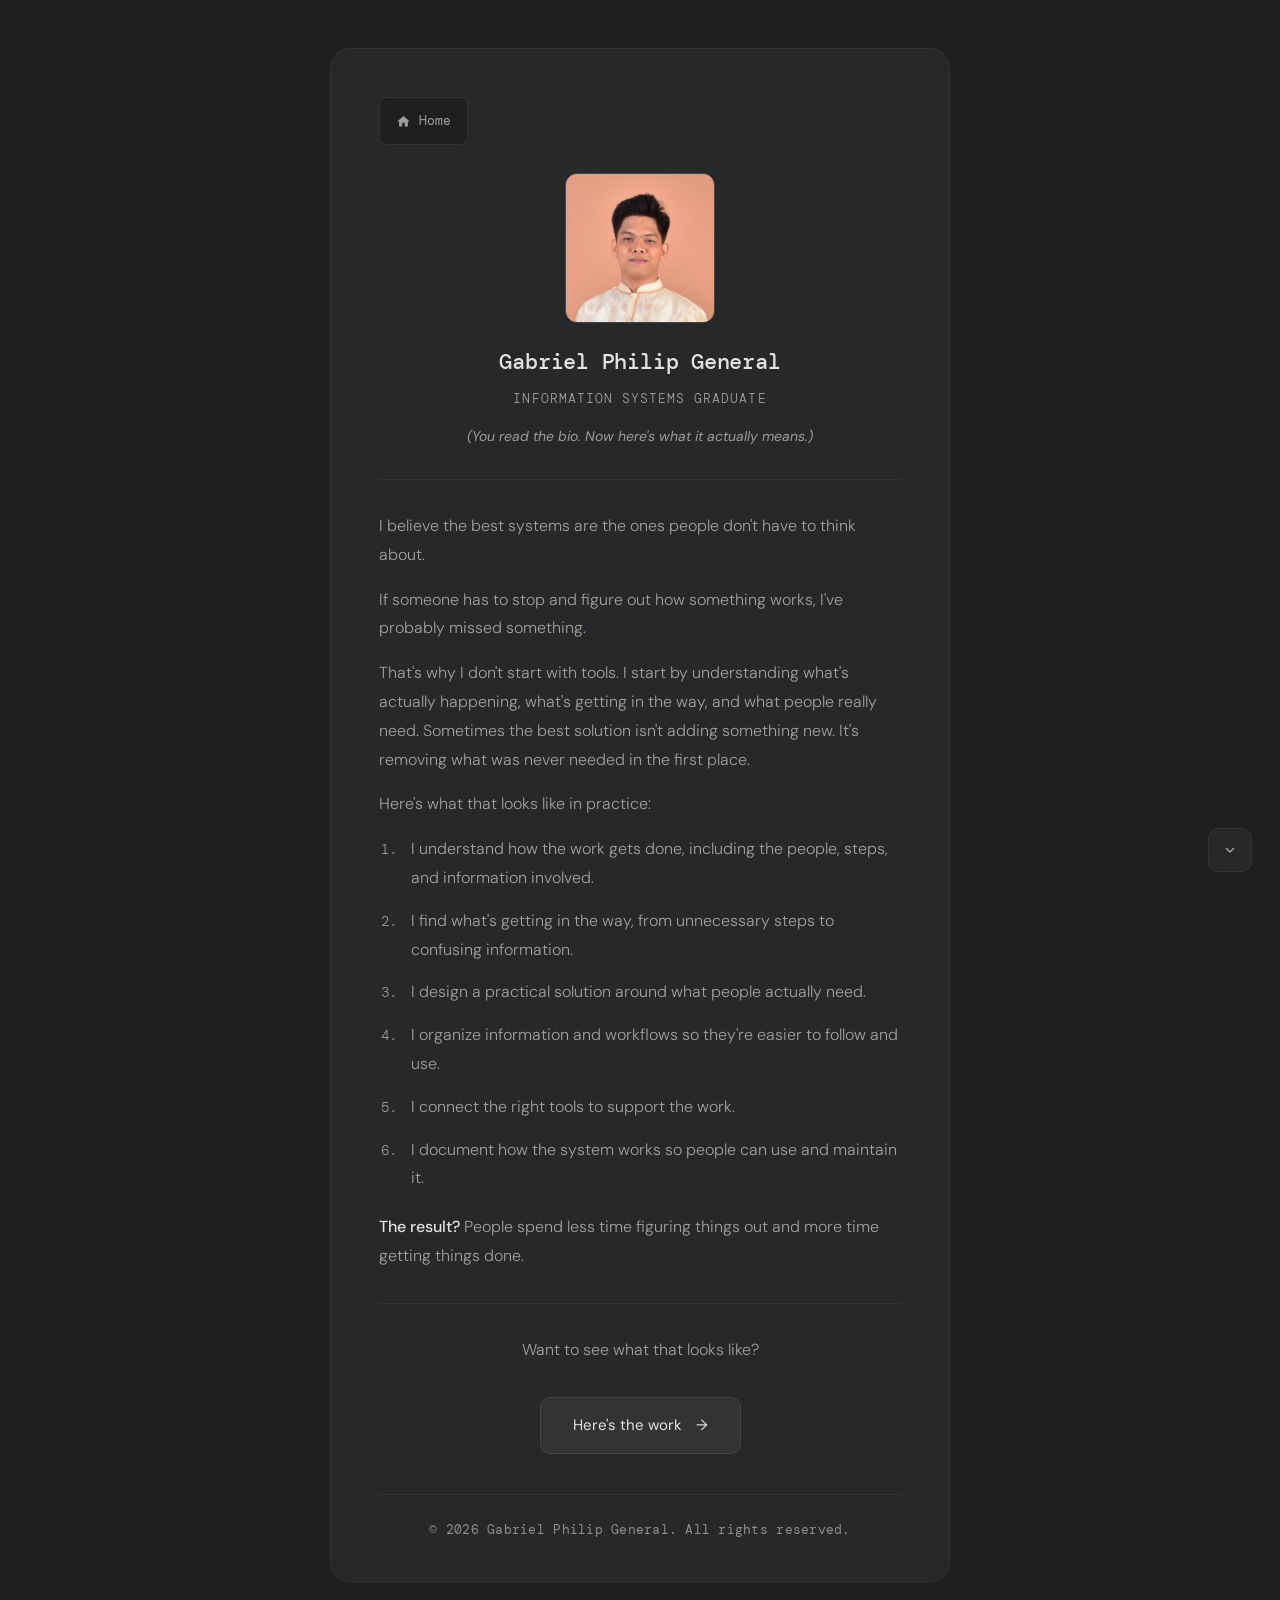
==== commit 8a735fef: "Update what-i-do.html" ====
--- a/what-i-do.html
+++ b/what-i-do.html
@@ -64,6 +64,7 @@
             <img
               class="avatar"
               src="images/general-headshot.webp"
+              fetchpriority="high"
               alt="Gabriel Philip General"
             />
           </div>
@@ -99,19 +100,22 @@
 
           <ol class="practice-list">
             <li class="practice-item">
-              I ask what's actually causing the problem before I think about the solution.
+              I understand how the work gets done, including the people, steps, and information involved.
             </li>
             <li class="practice-item">
-              I simplify a workflow before I automate it. If a step doesn't need to exist, I remove it.
+              I find what's getting in the way, from unnecessary steps to confusing information.
             </li>
             <li class="practice-item">
-              I care about how information is organized just as much as how the interface looks.
+              I design a practical solution around what people actually need.
             </li>
             <li class="practice-item">
-              I design for the least technical person in the room. If they need help to use it, it isn't ready.
+              I organize information and workflows so they're easier to follow and use.
             </li>
             <li class="practice-item">
-              I write documentation for the people using the system, not just the people who built it.
+              I connect the right tools to support the work.
+            </li>
+            <li class="practice-item">
+              I document how the system works so people can use and maintain it.
             </li>
           </ol>
 
--- a/what-i-do.css
+++ b/what-i-do.css
@@ -5,8 +5,8 @@
   --border-mid: #444546;
   --text-1: #e2e2e0;
   --text-2: #a0a09e;
-  --text-3: #787876;
-  --text-4: #5a5a5a;
+  --text-3: #9c9c9a;
+  --text-4: #8e8e8c;
 }
 
 *,
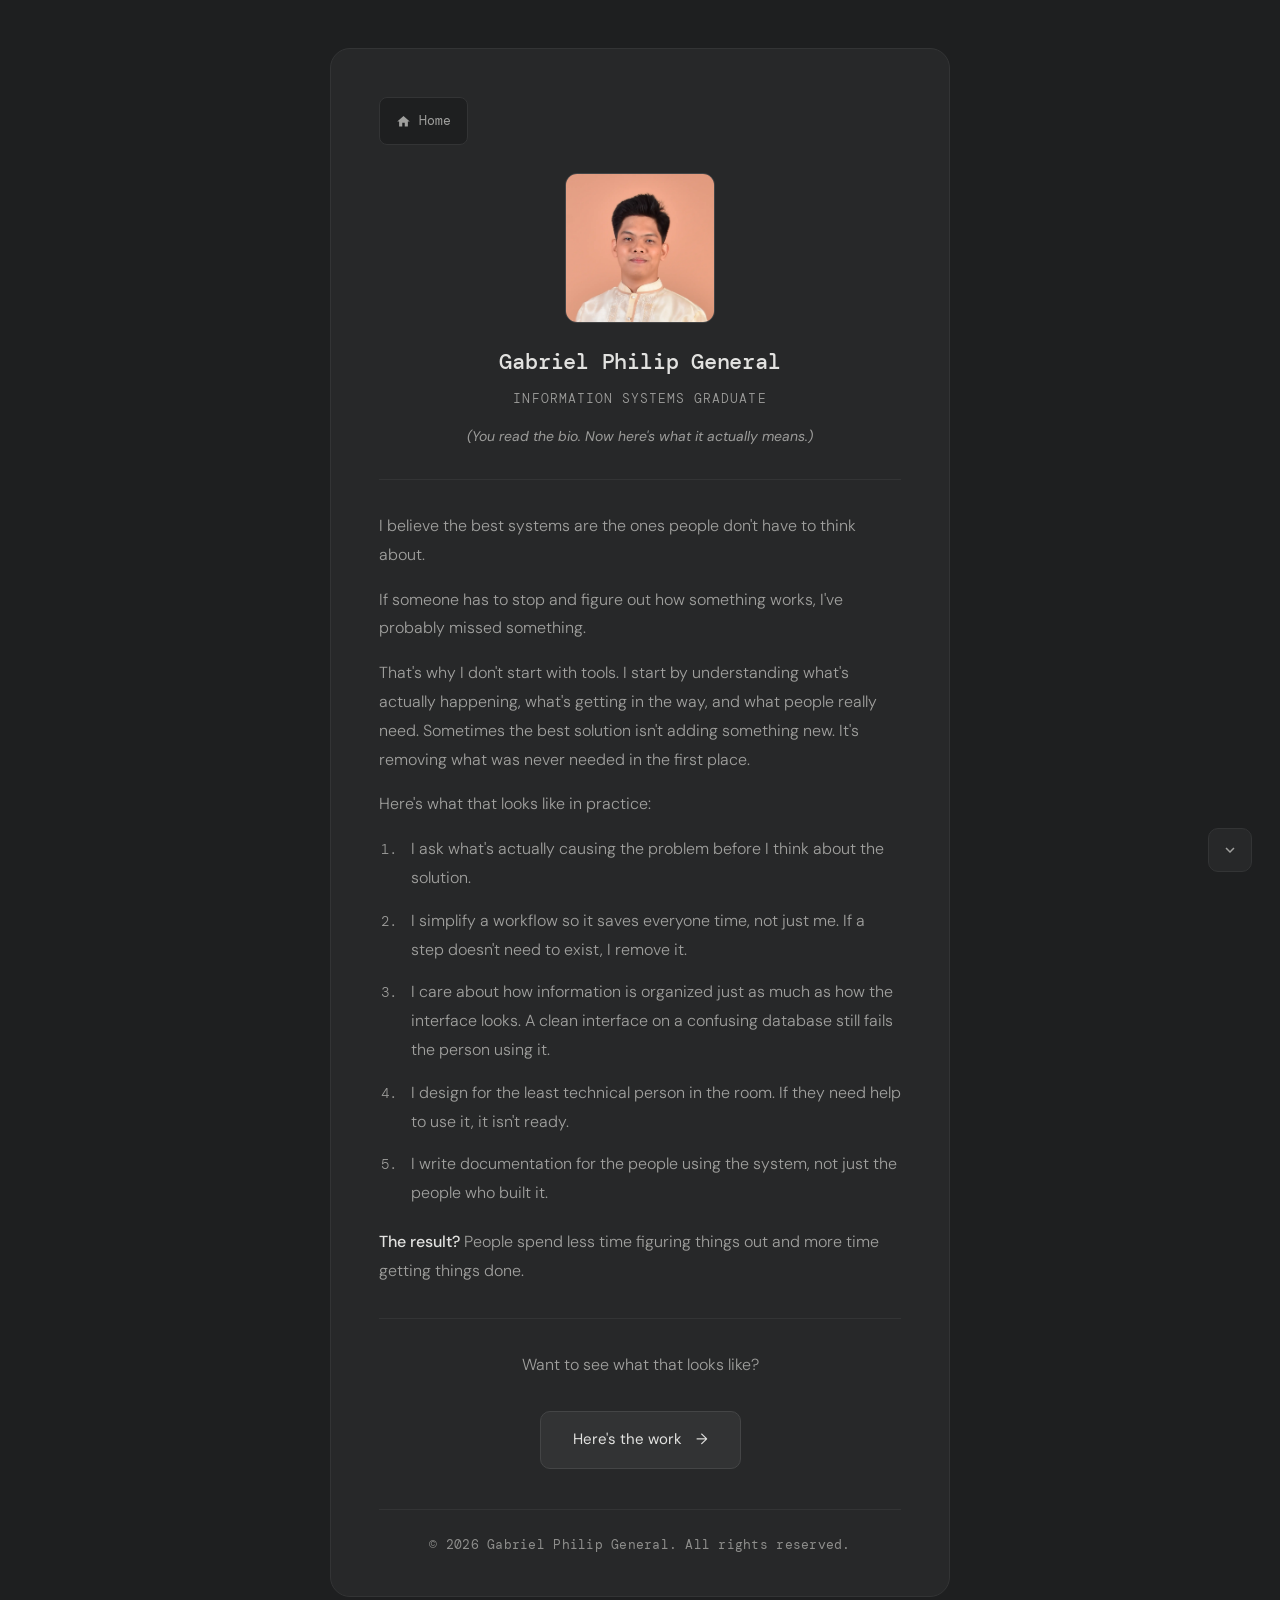
==== commit 5dff4a17: "Update what-i-do.html" ====
--- a/what-i-do.html
+++ b/what-i-do.html
@@ -100,22 +100,19 @@
 
           <ol class="practice-list">
             <li class="practice-item">
-              I understand how the work gets done, including the people, steps, and information involved.
+              I ask what's actually causing the problem before I think about the solution.
             </li>
             <li class="practice-item">
-              I find what's getting in the way, from unnecessary steps to confusing information.
+              I simplify a workflow so it saves everyone time, not just me. If a step doesn't need to exist, I remove it.
             </li>
             <li class="practice-item">
-              I design a practical solution around what people actually need.
+              I care about how information is organized just as much as how the interface looks. A clean interface on a confusing database still fails the person using it.
             </li>
             <li class="practice-item">
-              I organize information and workflows so they're easier to follow and use.
+              I design for the least technical person in the room. If they need help to use it, it isn't ready.
             </li>
             <li class="practice-item">
-              I connect the right tools to support the work.
-            </li>
-            <li class="practice-item">
-              I document how the system works so people can use and maintain it.
+              I write documentation for the people using the system, not just the people who built it.
             </li>
           </ol>
 
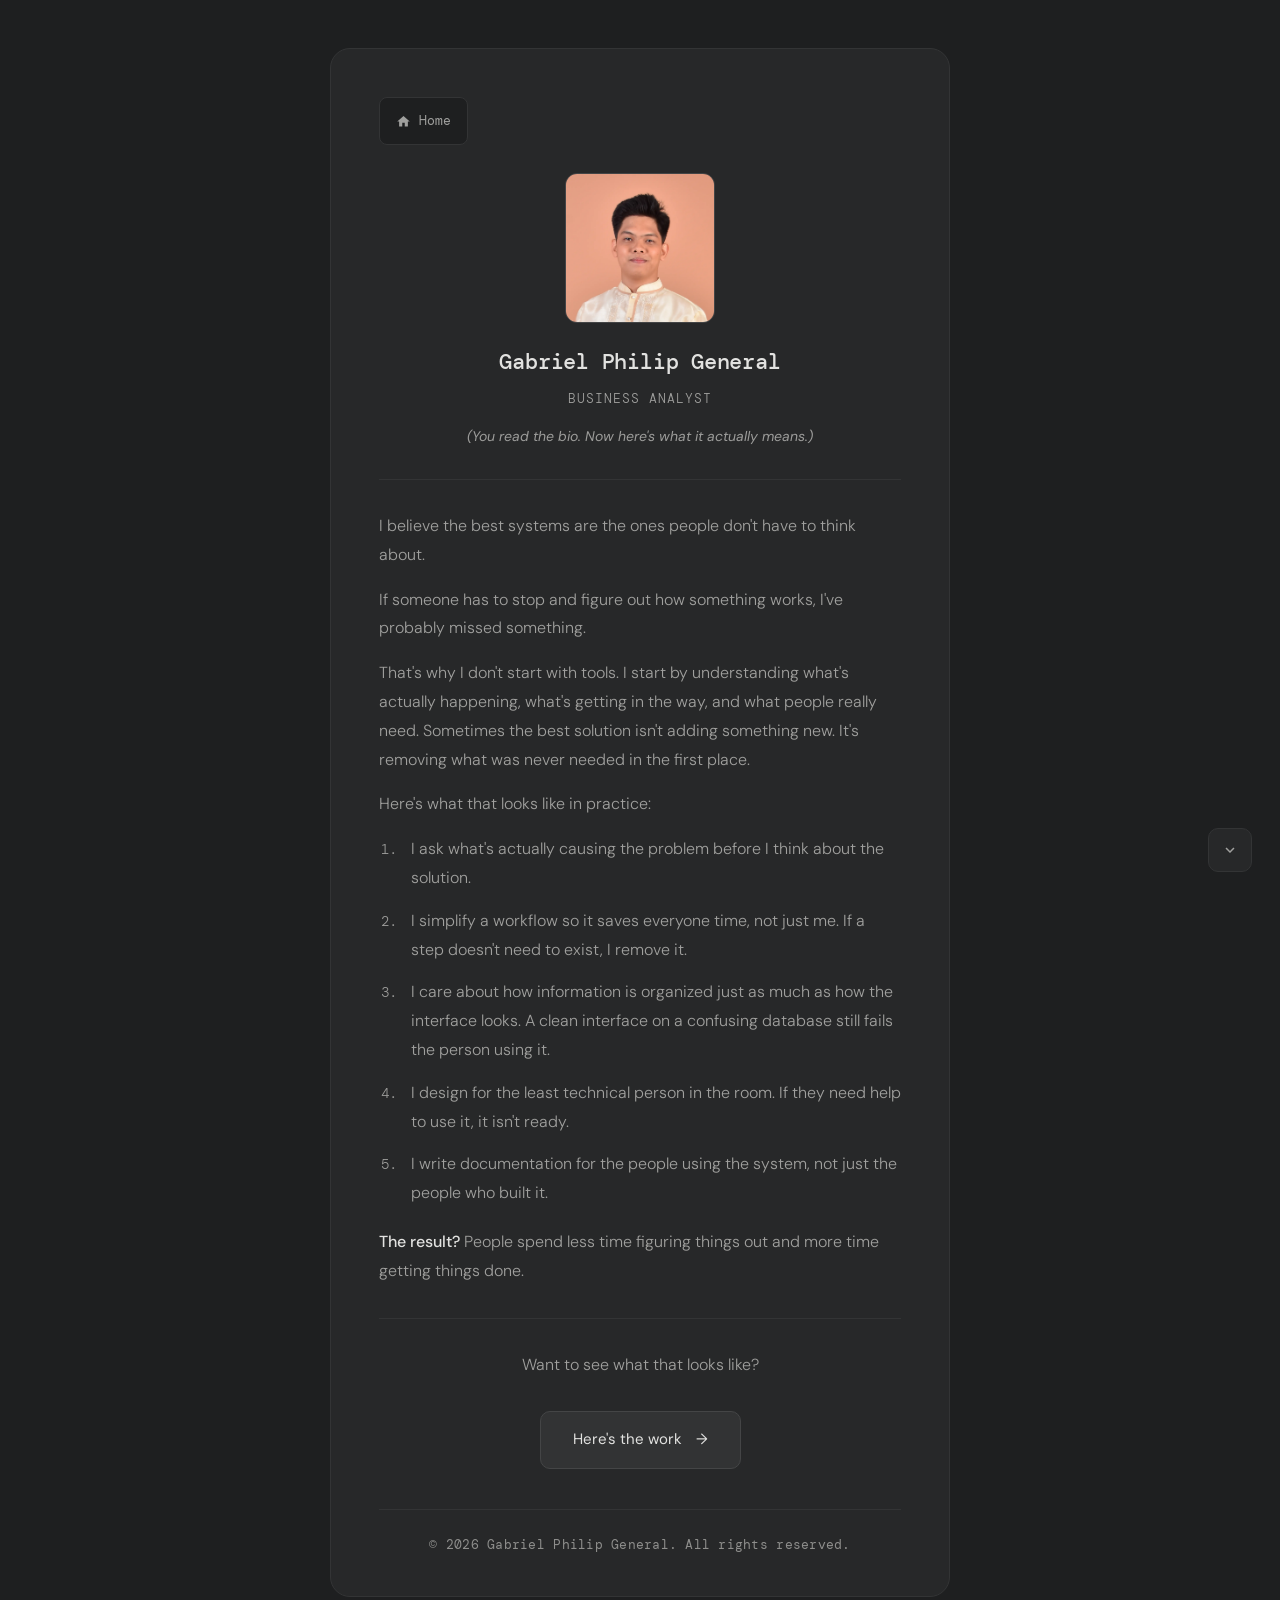
==== commit 011851c7: "Update what-i-do.html" ====
--- a/what-i-do.html
+++ b/what-i-do.html
@@ -69,8 +69,8 @@
             />
           </div>
 
-          <p class="name">Gabriel Philip General</p>
-          <p class="role">Information Systems Graduate</p>
+          <h1 class="name">Gabriel Philip General</h1>
+          <p class="role">Business Analyst</p>
 
           <p class="homepage-nudge">
             (You read the bio. Now here's what it actually means.)
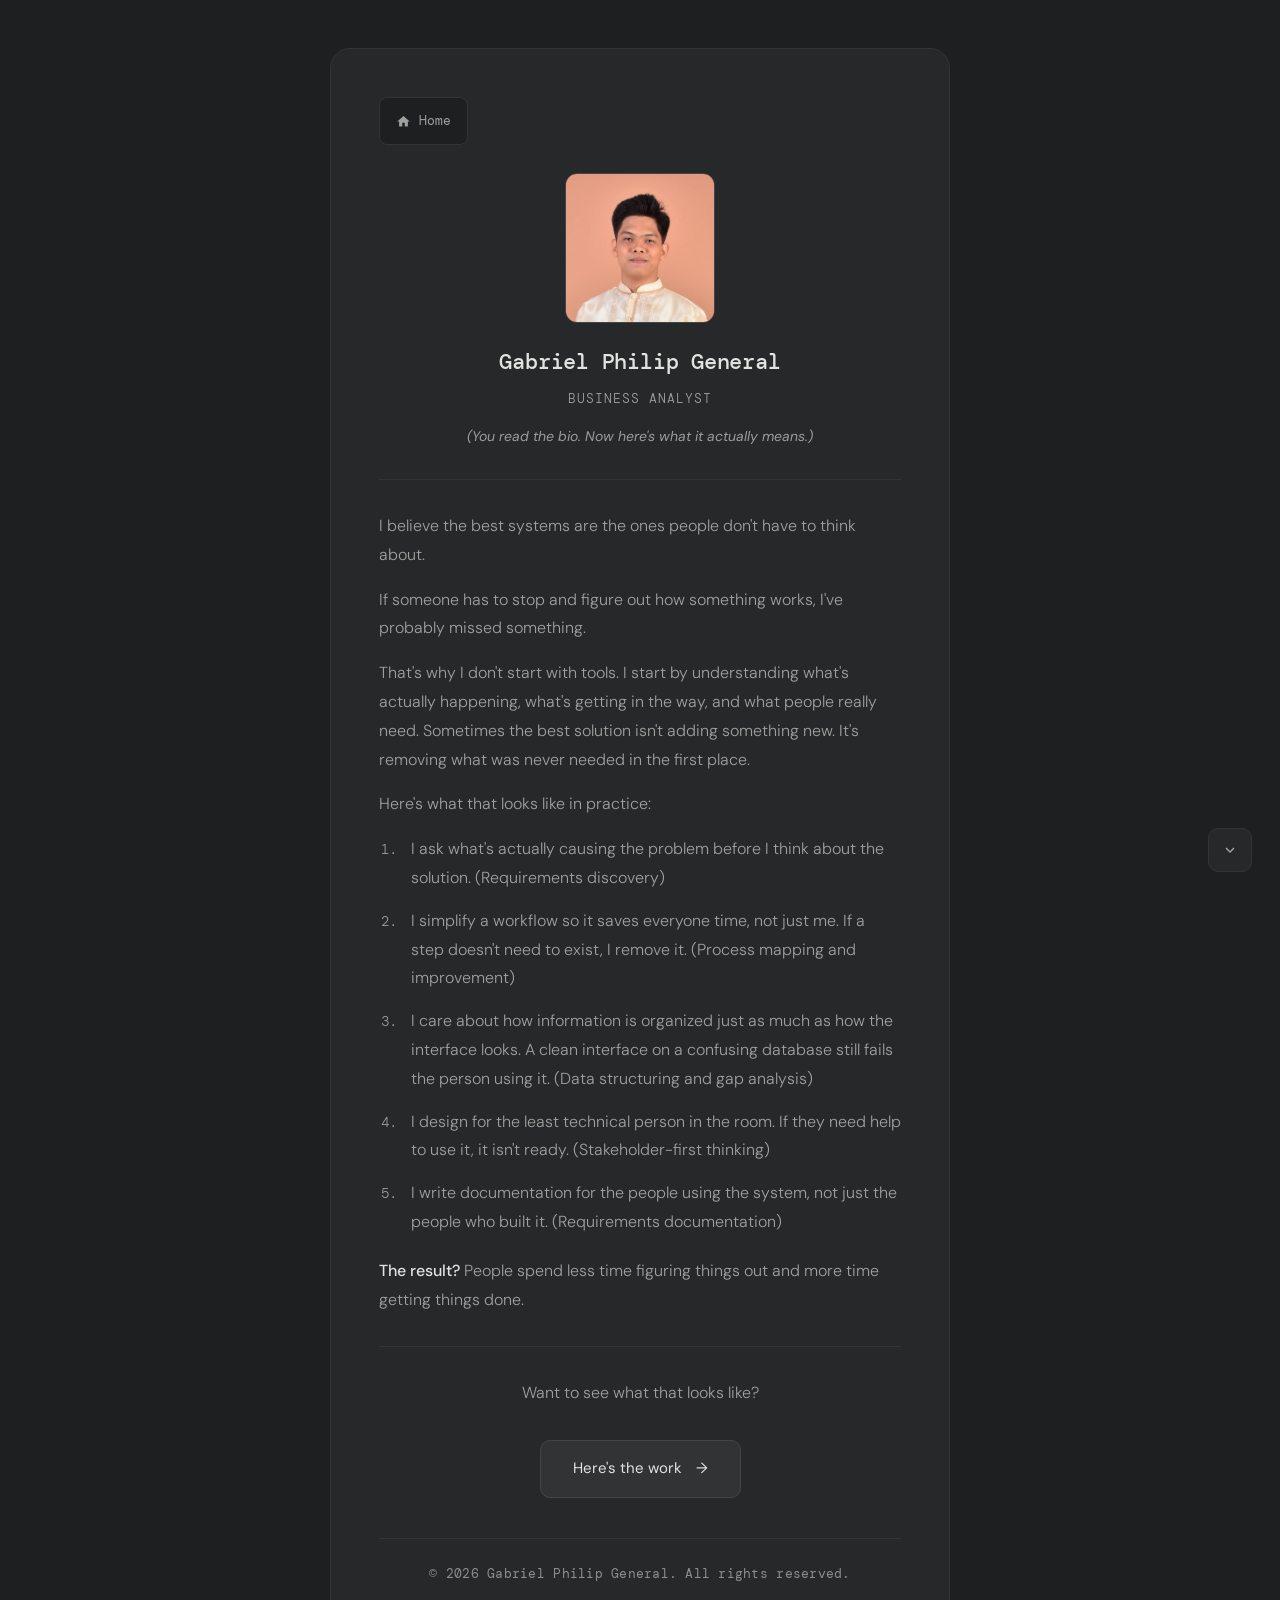
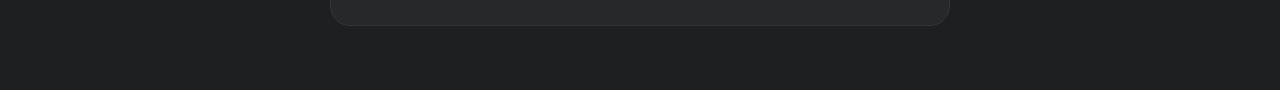
==== commit 916a4993: "Update what-i-do.html" ====
--- a/what-i-do.html
+++ b/what-i-do.html
@@ -100,19 +100,19 @@
 
           <ol class="practice-list">
             <li class="practice-item">
-              I ask what's actually causing the problem before I think about the solution.
+              I ask what's actually causing the problem before I think about the solution. (Requirements discovery)
             </li>
             <li class="practice-item">
-              I simplify a workflow so it saves everyone time, not just me. If a step doesn't need to exist, I remove it.
+              I simplify a workflow so it saves everyone time, not just me. If a step doesn't need to exist, I remove it. (Process mapping and improvement)
             </li>
             <li class="practice-item">
-              I care about how information is organized just as much as how the interface looks. A clean interface on a confusing database still fails the person using it.
+              I care about how information is organized just as much as how the interface looks. A clean interface on a confusing database still fails the person using it. (Data structuring and gap analysis)
             </li>
             <li class="practice-item">
-              I design for the least technical person in the room. If they need help to use it, it isn't ready.
+              I design for the least technical person in the room. If they need help to use it, it isn't ready. (Stakeholder-first thinking)
             </li>
             <li class="practice-item">
-              I write documentation for the people using the system, not just the people who built it.
+              I write documentation for the people using the system, not just the people who built it. (Requirements documentation)
             </li>
           </ol>
 
